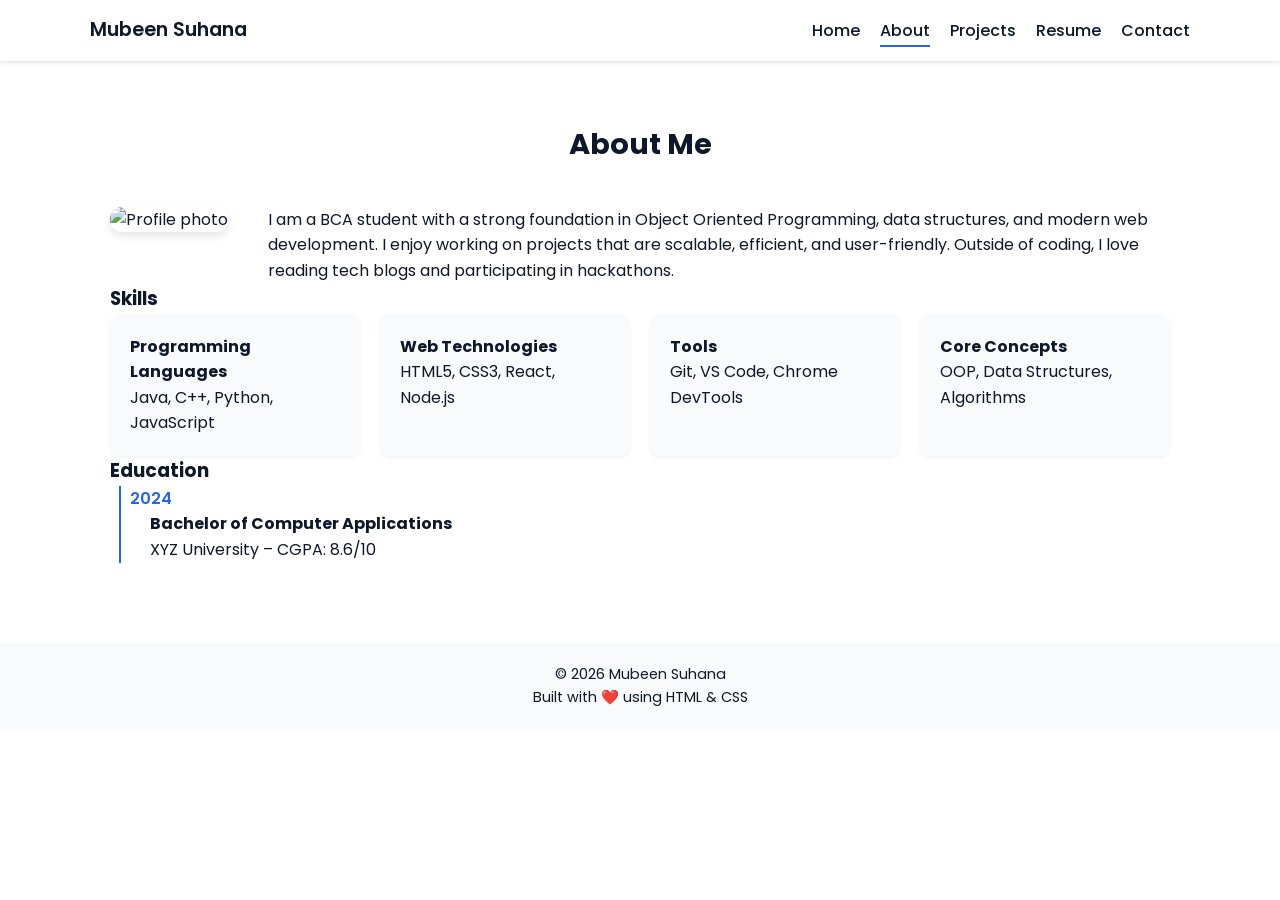
==== about.html @ 09c67f22 "Version 1" ====
<!DOCTYPE html>
<html lang="en">
<head>
    <meta charset="UTF-8">
    <meta http-equiv="X-UA-Compatible" content="IE=edge">
    <meta name="viewport" content="width=device-width, initial-scale=1.0">
    <title>About - Mubeen Suhana</title>
    <link href="https://fonts.googleapis.com/css2?family=Poppins:wght@300;400;600&display=swap" rel="stylesheet">
    <link rel="stylesheet" href="assets/css/style.css">
</head>
<body>
    <header class="site-header">
        <div class="container">
            <div class="logo">Mubeen Suhana</div>
            <nav class="site-nav" id="site-nav">
                <a href="index.html" class="nav-link">Home</a>
                <a href="about.html" class="nav-link active">About</a>
                <a href="projects.html" class="nav-link">Projects</a>
                <a href="resume.html" class="nav-link">Resume</a>
                <a href="contact.html" class="nav-link">Contact</a>
            </nav>
            <div class="hamburger" id="hamburger">
                <span></span><span></span><span></span>
            </div>
        </div>
    </header>

    <section class="about-section fade-in">
        <div class="container">
            <h2 class="section-title">About Me</h2>
            <div class="about-content">
                <div class="about-image">
                    <img src="assets/images/profile.jpg" alt="Profile photo" />
                </div>
                <div class="about-text">
                    <p>I am a BCA student with a strong foundation in Object Oriented Programming, data structures, and modern web development. I enjoy working on projects that are scalable, efficient, and user-friendly. Outside of coding, I love reading tech blogs and participating in hackathons.</p>
                </div>
            </div>

            <div class="skills-section">
                <h3>Skills</h3>
                <div class="skills-grid">
                    <div class="skill-card">
                        <h4>Programming Languages</h4>
                        <p>Java, C++, Python, JavaScript</p>
                    </div>
                    <div class="skill-card">
                        <h4>Web Technologies</h4>
                        <p>HTML5, CSS3, React, Node.js</p>
                    </div>
                    <div class="skill-card">
                        <h4>Tools</h4>
                        <p>Git, VS Code, Chrome DevTools</p>
                    </div>
                    <div class="skill-card">
                        <h4>Core Concepts</h4>
                        <p>OOP, Data Structures, Algorithms</p>
                    </div>
                </div>
            </div>

            <div class="education-section">
                <h3>Education</h3>
                <ul class="timeline">
                    <li>
                        <span class="year">2024</span>
                        <div class="details">
                            <h4>Bachelor of Computer Applications</h4>
                            <p>XYZ University – CGPA: 8.6/10</p>
                        </div>
                    </li>
                    <!-- additional items if needed -->
                </ul>
            </div>
        </div>
    </section>

    <footer class="site-footer">
        <div class="container">
            <p>© 2026 Mubeen Suhana</p>
            <p>Built with ❤️ using HTML &amp; CSS</p>
        </div>
    </footer>
    <script src="assets/js/main.js"></script>
</body>
</html>
---- assets/css/style.css ----
/* Reset & base */
*{
    margin:0;
    padding:0;
    box-sizing:border-box;
}
html{scroll-behavior:smooth;}
body{
    font-family:'Poppins',sans-serif;
    color:#0f172a;
    line-height:1.6;
    background:#fff;
}
.container{
    max-width:1100px;
    margin:0 auto;
    padding:0 20px;
}
.site-header{
    position:sticky;
    top:0;
    background:#fff;
    box-shadow:0 2px 4px rgba(0,0,0,.1);
    z-index:100;
}
.site-header .container{
    display:flex;
    align-items:center;
    justify-content:space-between;
    padding:15px 0;
}
.logo{
    font-weight:600;
    font-size:1.2rem;
}
.site-nav{
    display:flex;
    gap:20px;
}
.nav-link{
    text-decoration:none;
    color:#0f172a;
    font-weight:500;
    position:relative;
}
.nav-link.active::after{
    content:'';
    position:absolute;
    width:100%;
    height:2px;
    background:#2563eb;
    bottom:-4px;
    left:0;
}
.hamburger{
    display:none;
    flex-direction:column;
    cursor:pointer;
    gap:4px;
}
.hamburger span{
    width:25px;
    height:3px;
    background:#0f172a;
    border-radius:2px;
}

/* Landing */
.landing{
    padding:80px 0;
}
.landing-content{
    display:flex;
    align-items:center;
    justify-content:space-between;
    gap:40px;
    flex-wrap:wrap;
}
.intro-text{
    flex:1 1 400px;
}
.intro-text h1{
    font-size:2.2rem;
    margin-bottom:20px;
}
.intro-text p{
    margin-bottom:30px;
}
.buttons .btn{
    margin-right:15px;
}
.intro-image img{
    width:300px;
    max-width:100%;
    border-radius:10px;
    box-shadow:0 4px 8px rgba(0,0,0,.1);
}

/* Sections */
.section-title{
    text-align:center;
    margin-bottom:40px;
    font-size:1.8rem;
}

.about-section, .projects-section, .resume-section, .contact-section{
    padding:60px 0;
}
.about-content{
    display:flex;
    gap:40px;
    flex-wrap:wrap;
}
.about-image img{
    width:250px;
    border-radius:12px;
    box-shadow:0 4px 8px rgba(0,0,0,.1);
}
.about-text{
    flex:1 1 300px;
}
.skills-grid{
    display:grid;
    gap:20px;
    grid-template-columns:repeat(auto-fit,minmax(200px,1fr));
}
.skill-card{
    background:#f9fafb;
    padding:20px;
    border-radius:10px;
    box-shadow:0 2px 4px rgba(0,0,0,.05);
}
.education-section .timeline{
    list-style:none;
    position:relative;
    padding-left:20px;
}
.education-section .timeline::before{
    content:'';
    position:absolute;
    left:9px;
    top:0;
    bottom:0;
    width:2px;
    background:#2563eb;
}
.education-section .timeline li{
    position:relative;
    margin-bottom:20px;
}
.education-section .timeline .year{
    font-weight:600;
    color:#2563eb;
}
.education-section .timeline .details{
    margin-left:20px;
}

/* alternate section backgrounds */
section:nth-of-type(even){
    background:#f9fafb;
}
.projects-grid{
    display:grid;
    gap:30px;
    grid-template-columns:repeat(auto-fit,minmax(280px,1fr));
}
.project-card{
    background:#f9fafb;
    padding:20px;
    border-radius:12px;
    box-shadow:0 2px 4px rgba(0,0,0,.05);
    transition:transform .3s,box-shadow .3s;
}
.project-card:hover{
    transform:translateY(-5px);
    box-shadow:0 8px 16px rgba(0,0,0,.1);
}
.tags{
    margin:15px 0;
}
.tag{
    display:inline-block;
    background:#e0e7ff;
    color:#2563eb;
    padding:4px 8px;
    border-radius:8px;
    font-size:0.8rem;
    margin-right:5px;
}
.project-links .btn-sm{
    font-size:0.85rem;
    padding:6px 12px;
}

.resume-content{
    margin-top:30px;
}
.resume-content h3{
    margin-top:20px;
}

.contact-content{
    display:flex;
    gap:40px;
    flex-wrap:wrap;
}
.contact-info{
    flex:1 1 250px;
}
.contact-form{
    flex:1 1 300px;
}
.contact-form input,
.contact-form textarea{
    width:100%;
    padding:10px;
    margin-bottom:15px;
    border:1px solid #ccc;
    border-radius:8px;
    transition:border-color .3s;
}
.contact-form input:focus,
.contact-form textarea:focus{
    outline:none;
    border-color:#2563eb;
}

.btn{
    display:inline-block;
    background:#2563eb;
    color:#fff;
    text-decoration:none;
    padding:12px 24px;
    border-radius:8px;
    transition:background .3s,transform .2s;
}
.btn:hover{
    background:#1e40af;
    transform:translateY(-2px);
}
.btn-secondary{
    background:#fff;
    color:#2563eb;
    border:2px solid #2563eb;
}
.btn-secondary:hover{
    background:#2563eb;
    color:#fff;
}
.btn-sm{
    padding:8px 16px;
}

.site-footer{
    background:#f9fafb;
    padding:20px 0;
    text-align:center;
    font-size:0.9rem;
}

/* responsive */
.fade-in{
    opacity:0;
    transform:translateY(20px);
    transition:opacity .6s ease-out, transform .6s ease-out;
}
.fade-in.visible{
    opacity:1;
    transform:translateY(0);
}

@media(max-width:768px){
    .site-nav{
        position:absolute;
        z-index:200;
        top:60px;
        right:20px;
        background:#fff;
        flex-direction:column;
        gap:10px;
        padding:15px;
        box-shadow:0 2px 8px rgba(0,0,0,.1);
        display:none;
    }
    .site-nav.open{
        display:flex;
    }
    .hamburger{
        display:flex;
    }
    .landing-content{
        flex-direction:column;
        text-align:center;
    }
    .about-content,
    .contact-content{
        flex-direction:column;
    }
}
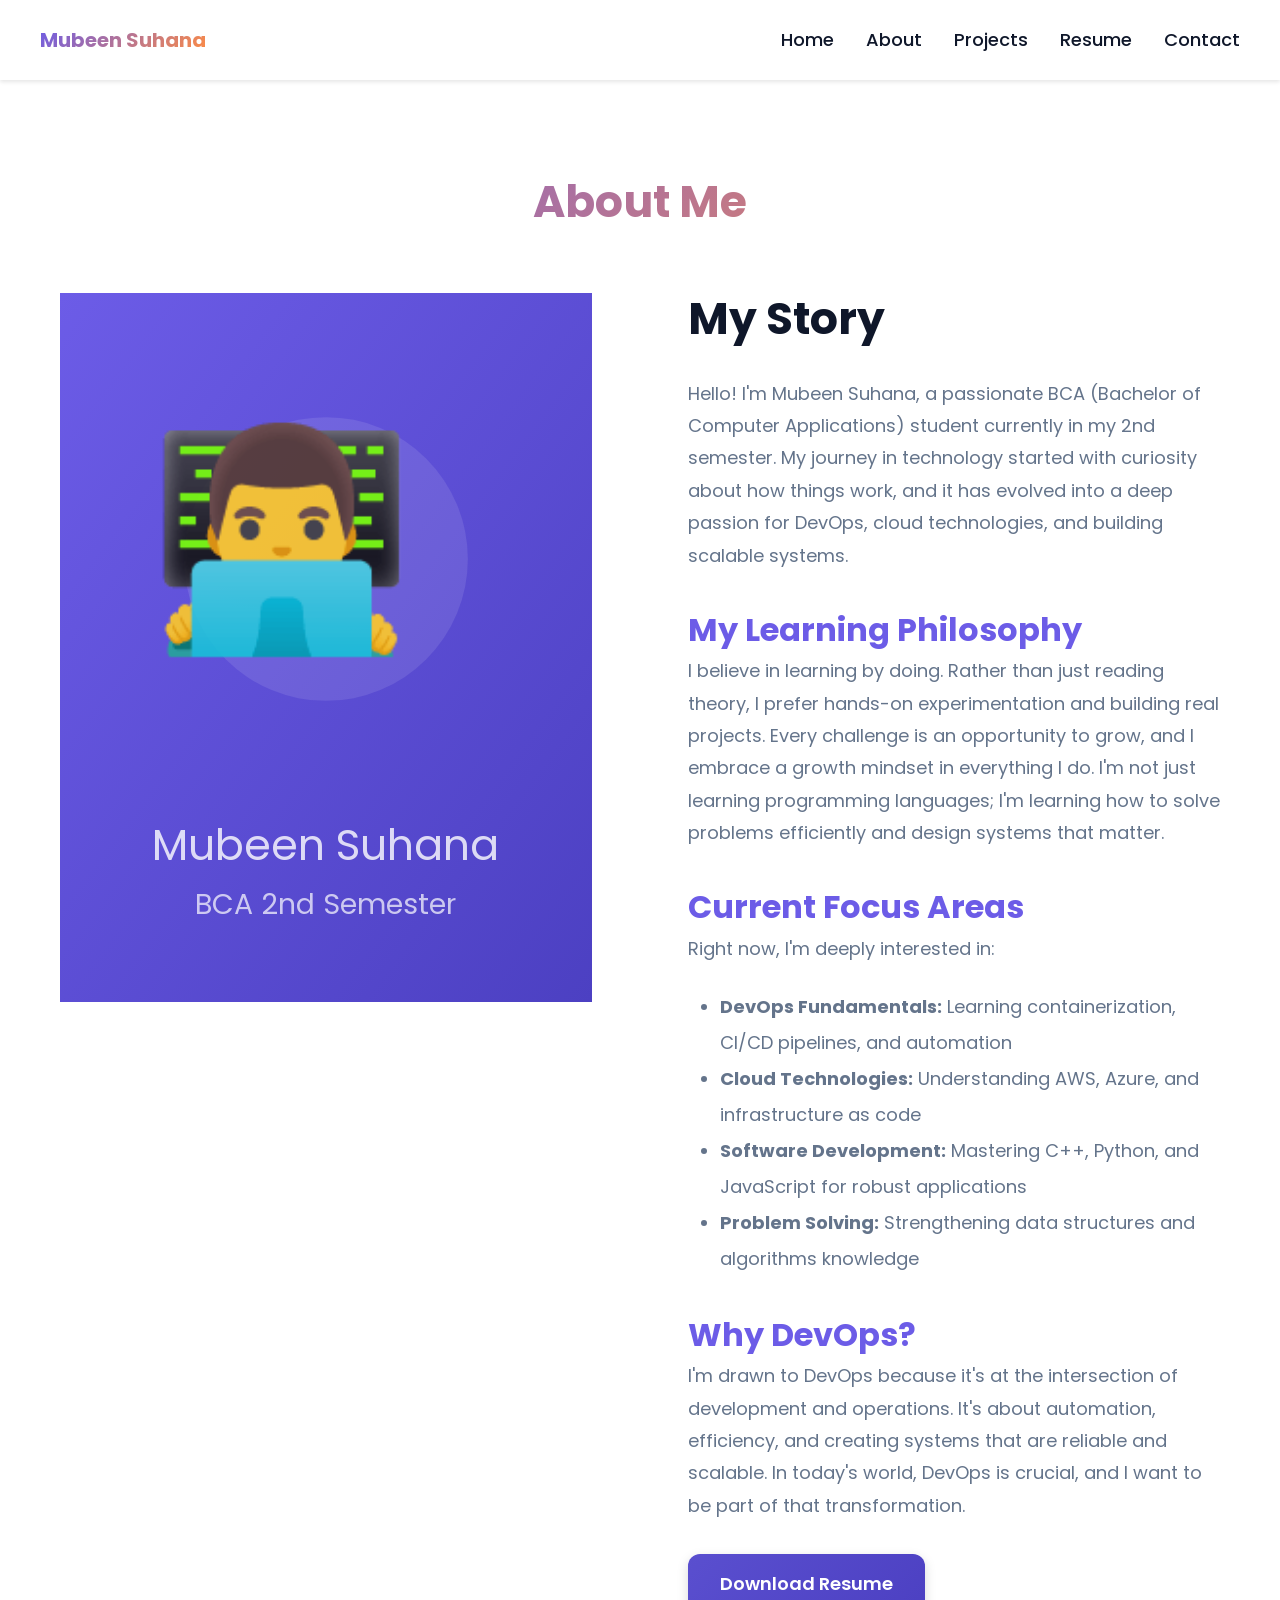
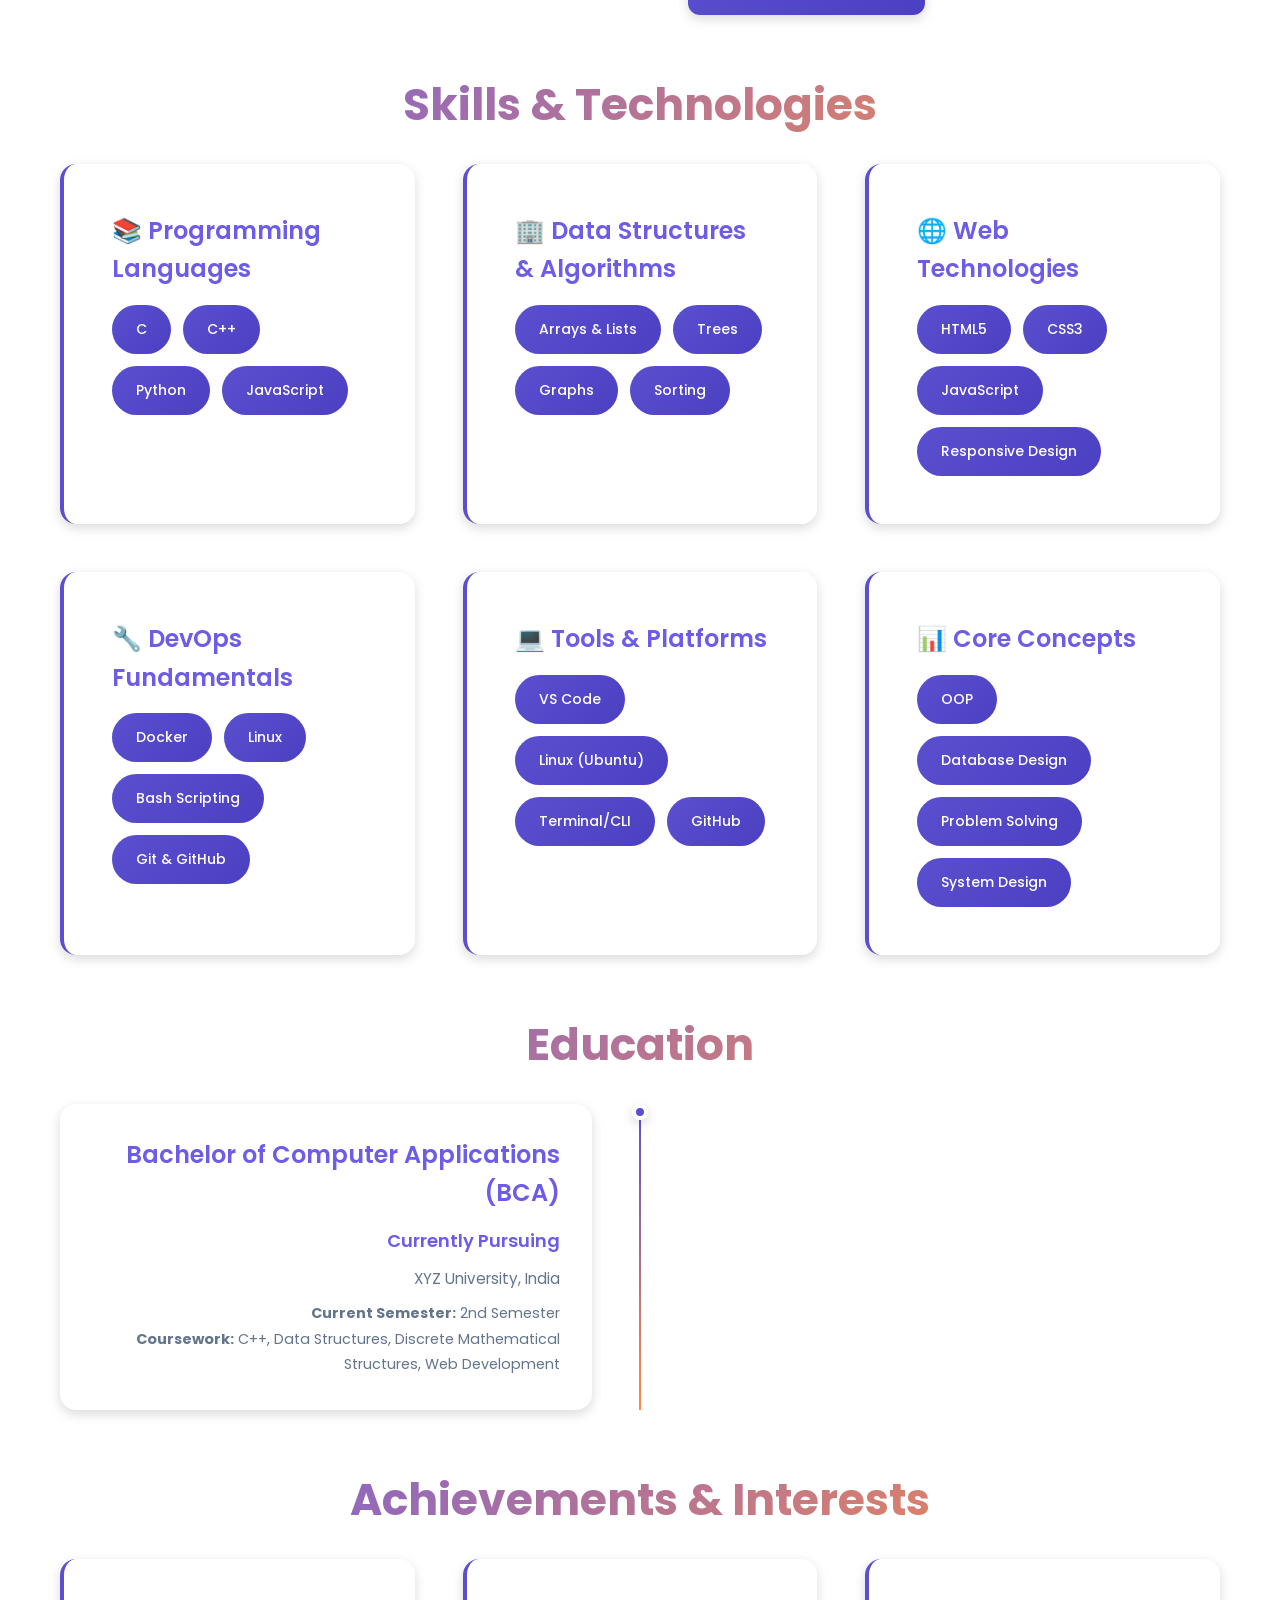
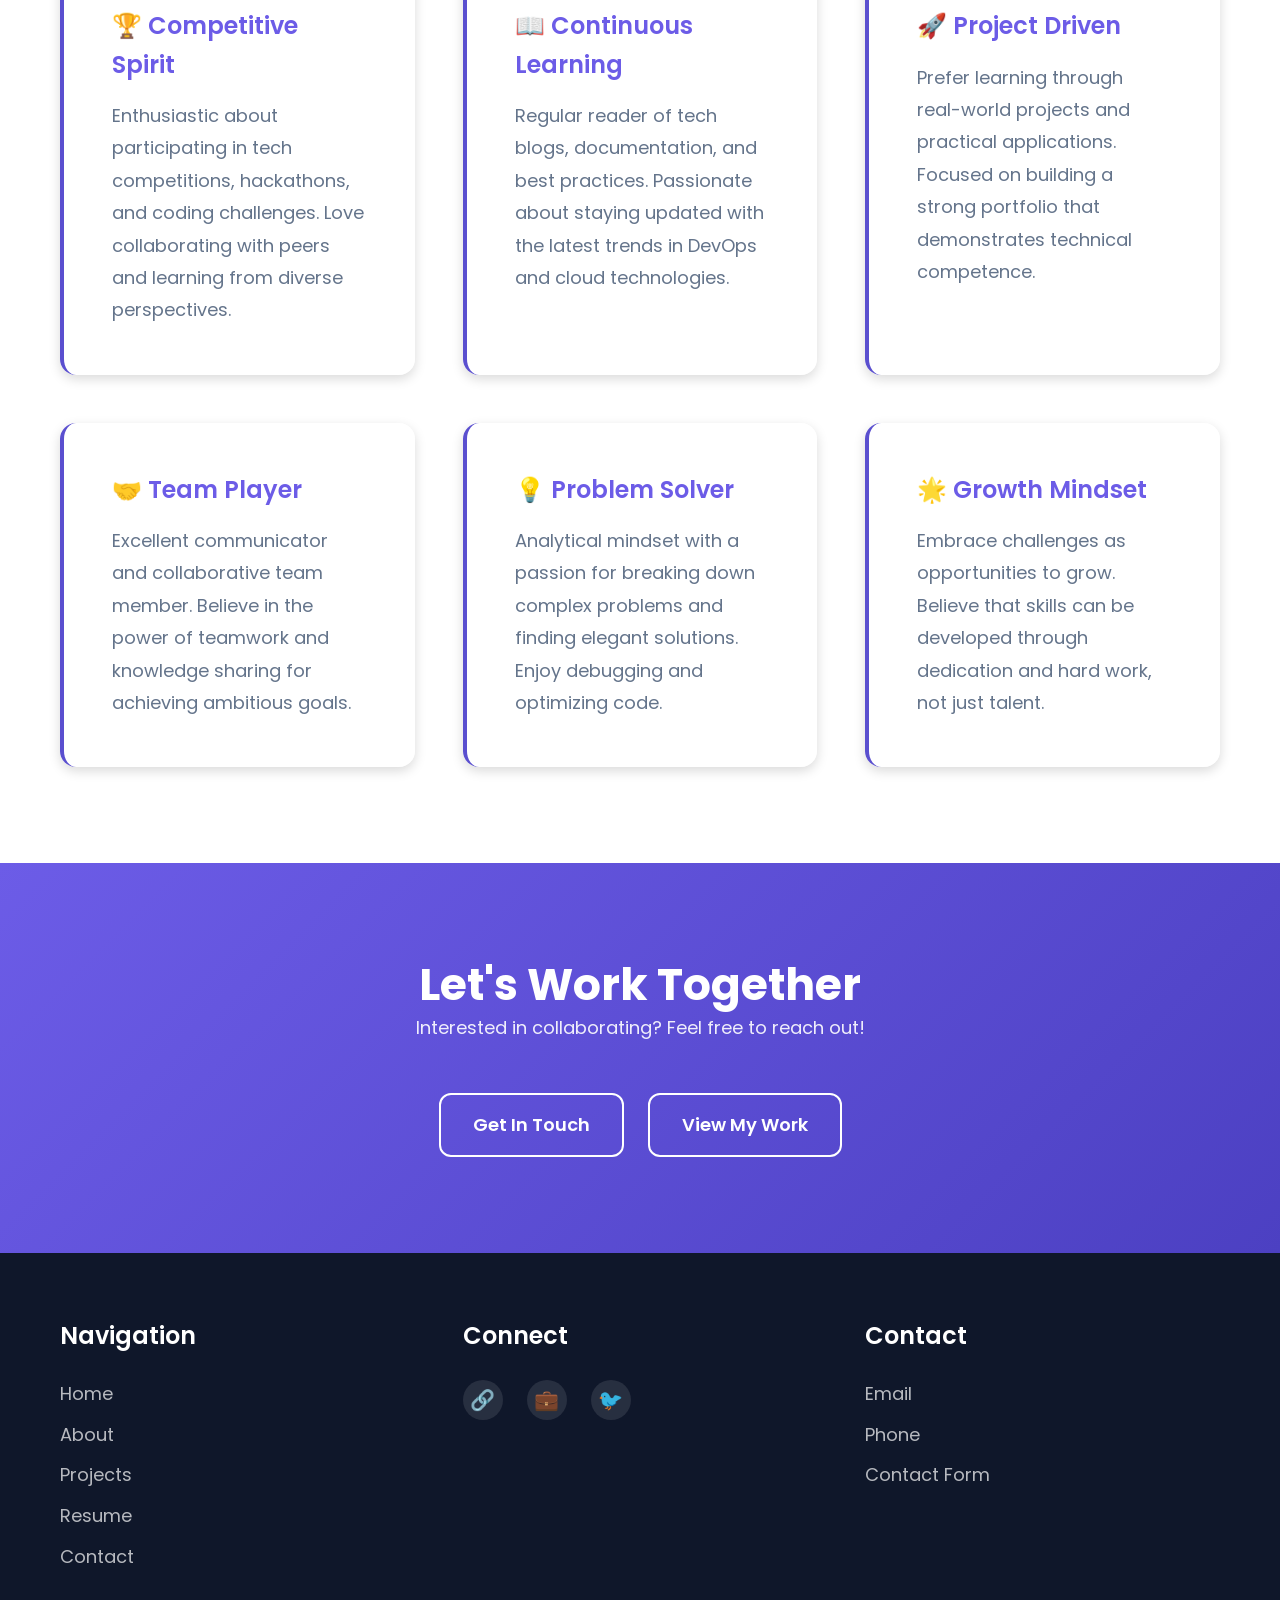
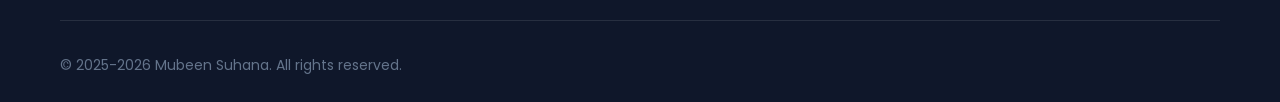
==== commit a3ba8632: "Version 2 Update" ====
--- a/about.html
+++ b/about.html
@@ -4,83 +4,295 @@
     <meta charset="UTF-8">
     <meta http-equiv="X-UA-Compatible" content="IE=edge">
     <meta name="viewport" content="width=device-width, initial-scale=1.0">
+    <meta name="description" content="Learn more about Mubeen Suhana - BCA Student, DevOps enthusiast, and aspiring software developer with a passion for building scalable systems.">
+    <meta name="keywords" content="About, BCA, DevOps, Developer, Career">
     <title>About - Mubeen Suhana</title>
-    <link href="https://fonts.googleapis.com/css2?family=Poppins:wght@300;400;600&display=swap" rel="stylesheet">
+    <meta name="description" content="Learn more about Mubeen Suhana - BCA Student, DevOps enthusiast, and aspiring software developer with a passion for building scalable systems.">
+    <meta name="keywords" content="About, BCA, DevOps, Developer, Career">
+    <link rel="icon" type="image/svg+xml" href="data:image/svg+xml,<svg xmlns='http://www.w3.org/2000/svg' viewBox='0 0 100 100'><text y='75' font-size='75' fill='%236C5CE7'>M</text></svg>">
+    <link href="https://fonts.googleapis.com/css2?family=Poppins:wght@300;400;500;600;700&display=swap" rel="stylesheet">
     <link rel="stylesheet" href="assets/css/style.css">
 </head>
 <body>
+    <!-- HEADER / NAVIGATION -->
     <header class="site-header">
         <div class="container">
             <div class="logo">Mubeen Suhana</div>
-            <nav class="site-nav" id="site-nav">
+            <nav class="site-nav" id="site-nav" aria-label="Main navigation">
                 <a href="index.html" class="nav-link">Home</a>
                 <a href="about.html" class="nav-link active">About</a>
                 <a href="projects.html" class="nav-link">Projects</a>
                 <a href="resume.html" class="nav-link">Resume</a>
                 <a href="contact.html" class="nav-link">Contact</a>
             </nav>
-            <div class="hamburger" id="hamburger">
-                <span></span><span></span><span></span>
+            <div class="hamburger" id="hamburger" aria-label="Toggle navigation" role="button" tabindex="0">
+                <span></span>
+                <span></span>
+                <span></span>
             </div>
         </div>
     </header>
 
-    <section class="about-section fade-in">
+    <!-- ABOUT SECTION -->
+    <section class="about-section" id="about">
         <div class="container">
             <h2 class="section-title">About Me</h2>
+            
             <div class="about-content">
+                <!-- Profile Image -->
                 <div class="about-image">
-                    <img src="assets/images/profile.jpg" alt="Profile photo" />
-                </div>
+                    <svg viewBox="0 0 300 400" xmlns="http://www.w3.org/2000/svg">
+                        <defs>
+                            <linearGradient id="profileGradient" x1="0%" y1="0%" x2="100%" y2="100%">
+                                <stop offset="0%" style="stop-color:#6C5CE7;stop-opacity:1" />
+                                <stop offset="100%" style="stop-color:#4C40C2;stop-opacity:1" />
+                            </linearGradient>
+                        </defs>
+                        <rect width="300" height="400" fill="url(#profileGradient)"/>
+                        <circle cx="150" cy="150" r="80" fill="rgba(255,255,255,0.1)"/>
+                        <g transform="translate(50, 100)">
+                            <text x="0" y="80" font-size="120" fill="rgba(255,255,255,0.9)">👨‍💻</text>
+                        </g>
+                        <text x="150" y="320" text-anchor="middle" font-size="24" fill="rgba(255,255,255,0.8)">Mubeen Suhana</text>
+                        <text x="150" y="350" text-anchor="middle" font-size="16" fill="rgba(255,255,255,0.7)">BCA 2nd Semester</text>
+                    </svg>
+                </div>
+
+                <!-- About Text -->
                 <div class="about-text">
-                    <p>I am a BCA student with a strong foundation in Object Oriented Programming, data structures, and modern web development. I enjoy working on projects that are scalable, efficient, and user-friendly. Outside of coding, I love reading tech blogs and participating in hackathons.</p>
-                </div>
-            </div>
-
-            <div class="skills-section">
-                <h3>Skills</h3>
+                    <h2>My Story</h2>
+                    <p>
+                        Hello! I'm Mubeen Suhana, a passionate BCA (Bachelor of Computer Applications) student currently 
+                        in my 2nd semester. My journey in technology started with curiosity about how things work, and it has 
+                        evolved into a deep passion for DevOps, cloud technologies, and building scalable systems.
+                    </p>
+
+                    <h3 style="margin-top: 2rem; color: #6C5CE7;">My Learning Philosophy</h3>
+                    <p>
+                        I believe in learning by doing. Rather than just reading theory, I prefer hands-on experimentation and 
+                        building real projects. Every challenge is an opportunity to grow, and I embrace a growth mindset in everything I do. 
+                        I'm not just learning programming languages; I'm learning how to solve problems efficiently and design systems 
+                        that matter.
+                    </p>
+
+                    <h3 style="margin-top: 2rem; color: #6C5CE7;">Current Focus Areas</h3>
+                    <p>
+                        Right now, I'm deeply interested in:
+                    </p>
+                    <ul style="margin: 1rem 0 1rem 2rem; color: #64748B; line-height: 2;">
+                        <li><strong>DevOps Fundamentals:</strong> Learning containerization, CI/CD pipelines, and automation</li>
+                        <li><strong>Cloud Technologies:</strong> Understanding AWS, Azure, and infrastructure as code</li>
+                        <li><strong>Software Development:</strong> Mastering C++, Python, and JavaScript for robust applications</li>
+                        <li><strong>Problem Solving:</strong> Strengthening data structures and algorithms knowledge</li>
+                    </ul>
+
+                    <h3 style="margin-top: 2rem; color: #6C5CE7;">Why DevOps?</h3>
+                    <p>
+                        I'm drawn to DevOps because it's at the intersection of development and operations. It's about automation, 
+                        efficiency, and creating systems that are reliable and scalable. In today's world, DevOps is crucial, and I want 
+                        to be part of that transformation.
+                    </p>
+
+                    <div style="margin-top: 2rem;">
+                        <a href="assets/files/Mubeen_Resume.pdf" class="btn btn-primary">Download Resume</a>
+                    </div>
+                </div>
+            </div>
+
+            <!-- SKILLS SECTION -->
+            <div style="margin-top: 4rem;">
+                <h2 style="text-align: center; margin-bottom: 2rem; background: linear-gradient(135deg, #6C5CE7, #FF8C42); -webkit-background-clip: text; -webkit-text-fill-color: transparent; background-clip: text;">Skills & Technologies</h2>
+                
                 <div class="skills-grid">
                     <div class="skill-card">
-                        <h4>Programming Languages</h4>
-                        <p>Java, C++, Python, JavaScript</p>
-                    </div>
-                    <div class="skill-card">
-                        <h4>Web Technologies</h4>
-                        <p>HTML5, CSS3, React, Node.js</p>
-                    </div>
-                    <div class="skill-card">
-                        <h4>Tools</h4>
-                        <p>Git, VS Code, Chrome DevTools</p>
-                    </div>
-                    <div class="skill-card">
-                        <h4>Core Concepts</h4>
-                        <p>OOP, Data Structures, Algorithms</p>
-                    </div>
-                </div>
-            </div>
-
-            <div class="education-section">
-                <h3>Education</h3>
-                <ul class="timeline">
-                    <li>
-                        <span class="year">2024</span>
-                        <div class="details">
-                            <h4>Bachelor of Computer Applications</h4>
-                            <p>XYZ University – CGPA: 8.6/10</p>
+                        <h4>📚 Programming Languages</h4>
+                        <p>
+                            <span class="skill-badge">C</span>
+                            <span class="skill-badge">C++</span>
+                            <span class="skill-badge">Python</span>
+                            <span class="skill-badge">JavaScript</span>
+                        </p>
+                    </div>
+
+                    <div class="skill-card">
+                        <h4>🏢 Data Structures & Algorithms</h4>
+                        <p>
+                            <span class="skill-badge">Arrays & Lists</span>
+                            <span class="skill-badge">Trees</span>
+                            <span class="skill-badge">Graphs</span>
+                            <span class="skill-badge">Sorting</span>
+                        </p>
+                    </div>
+
+                    <div class="skill-card">
+                        <h4>🌐 Web Technologies</h4>
+                        <p>
+                            <span class="skill-badge">HTML5</span>
+                            <span class="skill-badge">CSS3</span>
+                            <span class="skill-badge">JavaScript</span>
+                            <span class="skill-badge">Responsive Design</span>
+                        </p>
+                    </div>
+
+                    <div class="skill-card">
+                        <h4>🔧 DevOps Fundamentals</h4>
+                        <p>
+                            <span class="skill-badge">Docker</span>
+                            <span class="skill-badge">Linux</span>
+                            <span class="skill-badge">Bash Scripting</span>
+                            <span class="skill-badge">Git & GitHub</span>
+                        </p>
+                    </div>
+
+                    <div class="skill-card">
+                        <h4>💻 Tools & Platforms</h4>
+                        <p>
+                            <span class="skill-badge">VS Code</span>
+                            <span class="skill-badge">Linux (Ubuntu)</span>
+                            <span class="skill-badge">Terminal/CLI</span>
+                            <span class="skill-badge">GitHub</span>
+                        </p>
+                    </div>
+
+                    <div class="skill-card">
+                        <h4>📊 Core Concepts</h4>
+                        <p>
+                            <span class="skill-badge">OOP</span>
+                            <span class="skill-badge">Database Design</span>
+                            <span class="skill-badge">Problem Solving</span>
+                            <span class="skill-badge">System Design</span>
+                        </p>
+                    </div>
+                </div>
+            </div>
+
+            <!-- EDUCATION SECTION -->
+            <div style="margin-top: 4rem;">
+                <h2 style="text-align: center; margin-bottom: 2rem; background: linear-gradient(135deg, #6C5CE7, #FF8C42); -webkit-background-clip: text; -webkit-text-fill-color: transparent; background-clip: text;">Education</h2>
+                
+                <div class="timeline">
+                    <div class="timeline-item">
+                        <div class="timeline-dot"></div>
+                        <div class="timeline-content">
+                            <h4>Bachelor of Computer Applications (BCA)</h4>
+                            <p style="color: #6C5CE7; font-weight: 600; margin-bottom: 0.5rem;">Currently Pursuing</p>
+                            <p style="margin-bottom: 0.5rem; font-size: 0.95rem;">XYZ University, India</p>
+                            <p style="font-size: 0.9rem; margin: 0;">
+                                <strong>Current Semester:</strong> 2nd Semester<br>
+                                <strong>Coursework:</strong> C++, Data Structures, Discrete Mathematical Structures, Web Development
+                            </p>
                         </div>
-                    </li>
-                    <!-- additional items if needed -->
-                </ul>
+                    </div>
+                </div>
+            </div>
+
+            <!-- ACHIEVEMENT SECTION -->
+            <div style="margin-top: 4rem;">
+                <h2 style="text-align: center; margin-bottom: 2rem; background: linear-gradient(135deg, #6C5CE7, #FF8C42); -webkit-background-clip: text; -webkit-text-fill-color: transparent; background-clip: text;">Achievements & Interests</h2>
+                
+                <div class="skills-grid">
+                    <div class="skill-card">
+                        <h4>🏆 Competitive Spirit</h4>
+                        <p style="margin: 0;">
+                            Enthusiastic about participating in tech competitions, hackathons, and coding challenges. 
+                            Love collaborating with peers and learning from diverse perspectives.
+                        </p>
+                    </div>
+
+                    <div class="skill-card">
+                        <h4>📖 Continuous Learning</h4>
+                        <p style="margin: 0;">
+                            Regular reader of tech blogs, documentation, and best practices. Passionate about staying 
+                            updated with the latest trends in DevOps and cloud technologies.
+                        </p>
+                    </div>
+
+                    <div class="skill-card">
+                        <h4>🚀 Project Driven</h4>
+                        <p style="margin: 0;">
+                            Prefer learning through real-world projects and practical applications. Focused on building 
+                            a strong portfolio that demonstrates technical competence.
+                        </p>
+                    </div>
+
+                    <div class="skill-card">
+                        <h4>🤝 Team Player</h4>
+                        <p style="margin: 0;">
+                            Excellent communicator and collaborative team member. Believe in the power of teamwork and 
+                            knowledge sharing for achieving ambitious goals.
+                        </p>
+                    </div>
+
+                    <div class="skill-card">
+                        <h4>💡 Problem Solver</h4>
+                        <p style="margin: 0;">
+                            Analytical mindset with a passion for breaking down complex problems and finding elegant 
+                            solutions. Enjoy debugging and optimizing code.
+                        </p>
+                    </div>
+
+                    <div class="skill-card">
+                        <h4>🌟 Growth Mindset</h4>
+                        <p style="margin: 0;">
+                            Embrace challenges as opportunities to grow. Believe that skills can be developed through 
+                            dedication and hard work, not just talent.
+                        </p>
+                    </div>
+                </div>
             </div>
         </div>
     </section>
 
+    <!-- CTA SECTION -->
+    <section class="cta-section">
+        <div class="container">
+            <h2>Let's Work Together</h2>
+            <p style="font-size: 1.125rem;">Interested in collaborating? Feel free to reach out!</p>
+            <div class="cta-buttons-group">
+                <a href="contact.html" class="btn btn-outline">Get In Touch</a>
+                <a href="projects.html" class="btn btn-outline">View My Work</a>
+            </div>
+        </div>
+    </section>
+
+    <!-- FOOTER -->
     <footer class="site-footer">
         <div class="container">
-            <p>© 2026 Mubeen Suhana</p>
-            <p>Built with ❤️ using HTML &amp; CSS</p>
+            <div class="footer-content">
+                <div class="footer-section">
+                    <h4>Navigation</h4>
+                    <div class="footer-links">
+                        <a href="index.html">Home</a>
+                        <a href="about.html">About</a>
+                        <a href="projects.html">Projects</a>
+                        <a href="resume.html">Resume</a>
+                        <a href="contact.html">Contact</a>
+                    </div>
+                </div>
+                <div class="footer-section">
+                    <h4>Connect</h4>
+                    <div class="social-links">
+                        <a href="https://github.com" target="_blank" rel="noopener noreferrer" class="social-link" aria-label="GitHub">🔗</a>
+                        <a href="https://linkedin.com" target="_blank" rel="noopener noreferrer" class="social-link" aria-label="LinkedIn">💼</a>
+                        <a href="https://twitter.com" target="_blank" rel="noopener noreferrer" class="social-link" aria-label="Twitter">🐦</a>
+                    </div>
+                </div>
+                <div class="footer-section">
+                    <h4>Contact</h4>
+                    <div class="footer-links">
+                        <a href="mailto:mubeensuhana10@gmail.com">Email</a>
+                        <a href="tel:+919591820021">Phone</a>
+                        <a href="contact.html">Contact Form</a>
+                    </div>
+                </div>
+            </div>
+            <div class="footer-bottom">
+                <p>&copy; 2025-2026 Mubeen Suhana. All rights reserved.</p>
+                <div class="back-to-top" id="backToTop">↑</div>
+            </div>
         </div>
     </footer>
+
     <script src="assets/js/main.js"></script>
 </body>
 </html>
--- a/assets/css/style.css
+++ b/assets/css/style.css
@@ -1,300 +1,1095 @@
-/* Reset & base */
-*{
-    margin:0;
-    padding:0;
-    box-sizing:border-box;
-}
-html{scroll-behavior:smooth;}
-body{
-    font-family:'Poppins',sans-serif;
-    color:#0f172a;
-    line-height:1.6;
-    background:#fff;
-}
-.container{
-    max-width:1100px;
-    margin:0 auto;
-    padding:0 20px;
-}
-.site-header{
-    position:sticky;
-    top:0;
-    background:#fff;
-    box-shadow:0 2px 4px rgba(0,0,0,.1);
-    z-index:100;
-}
-.site-header .container{
-    display:flex;
-    align-items:center;
-    justify-content:space-between;
-    padding:15px 0;
-}
-.logo{
-    font-weight:600;
-    font-size:1.2rem;
-}
-.site-nav{
-    display:flex;
-    gap:20px;
-}
-.nav-link{
-    text-decoration:none;
-    color:#0f172a;
-    font-weight:500;
-    position:relative;
-}
-.nav-link.active::after{
-    content:'';
-    position:absolute;
-    width:100%;
-    height:2px;
-    background:#2563eb;
-    bottom:-4px;
-    left:0;
-}
-.hamburger{
-    display:none;
-    flex-direction:column;
-    cursor:pointer;
-    gap:4px;
-}
-.hamburger span{
-    width:25px;
-    height:3px;
-    background:#0f172a;
-    border-radius:2px;
-}
-
-/* Landing */
-.landing{
-    padding:80px 0;
-}
-.landing-content{
-    display:flex;
-    align-items:center;
-    justify-content:space-between;
-    gap:40px;
-    flex-wrap:wrap;
-}
-.intro-text{
-    flex:1 1 400px;
-}
-.intro-text h1{
-    font-size:2.2rem;
-    margin-bottom:20px;
-}
-.intro-text p{
-    margin-bottom:30px;
-}
-.buttons .btn{
-    margin-right:15px;
-}
-.intro-image img{
-    width:300px;
-    max-width:100%;
-    border-radius:10px;
-    box-shadow:0 4px 8px rgba(0,0,0,.1);
-}
-
-/* Sections */
-.section-title{
-    text-align:center;
-    margin-bottom:40px;
-    font-size:1.8rem;
-}
-
-.about-section, .projects-section, .resume-section, .contact-section{
-    padding:60px 0;
-}
-.about-content{
-    display:flex;
-    gap:40px;
-    flex-wrap:wrap;
-}
-.about-image img{
-    width:250px;
-    border-radius:12px;
-    box-shadow:0 4px 8px rgba(0,0,0,.1);
-}
-.about-text{
-    flex:1 1 300px;
-}
-.skills-grid{
-    display:grid;
-    gap:20px;
-    grid-template-columns:repeat(auto-fit,minmax(200px,1fr));
-}
-.skill-card{
-    background:#f9fafb;
-    padding:20px;
-    border-radius:10px;
-    box-shadow:0 2px 4px rgba(0,0,0,.05);
-}
-.education-section .timeline{
-    list-style:none;
-    position:relative;
-    padding-left:20px;
-}
-.education-section .timeline::before{
-    content:'';
-    position:absolute;
-    left:9px;
-    top:0;
-    bottom:0;
-    width:2px;
-    background:#2563eb;
-}
-.education-section .timeline li{
-    position:relative;
-    margin-bottom:20px;
-}
-.education-section .timeline .year{
-    font-weight:600;
-    color:#2563eb;
-}
-.education-section .timeline .details{
-    margin-left:20px;
-}
-
-/* alternate section backgrounds */
-section:nth-of-type(even){
-    background:#f9fafb;
-}
-.projects-grid{
-    display:grid;
-    gap:30px;
-    grid-template-columns:repeat(auto-fit,minmax(280px,1fr));
-}
-.project-card{
-    background:#f9fafb;
-    padding:20px;
-    border-radius:12px;
-    box-shadow:0 2px 4px rgba(0,0,0,.05);
-    transition:transform .3s,box-shadow .3s;
-}
-.project-card:hover{
-    transform:translateY(-5px);
-    box-shadow:0 8px 16px rgba(0,0,0,.1);
-}
-.tags{
-    margin:15px 0;
-}
-.tag{
-    display:inline-block;
-    background:#e0e7ff;
-    color:#2563eb;
-    padding:4px 8px;
-    border-radius:8px;
-    font-size:0.8rem;
-    margin-right:5px;
-}
-.project-links .btn-sm{
-    font-size:0.85rem;
-    padding:6px 12px;
-}
-
-.resume-content{
-    margin-top:30px;
-}
-.resume-content h3{
-    margin-top:20px;
-}
-
-.contact-content{
-    display:flex;
-    gap:40px;
-    flex-wrap:wrap;
-}
-.contact-info{
-    flex:1 1 250px;
-}
-.contact-form{
-    flex:1 1 300px;
-}
-.contact-form input,
-.contact-form textarea{
-    width:100%;
-    padding:10px;
-    margin-bottom:15px;
-    border:1px solid #ccc;
-    border-radius:8px;
-    transition:border-color .3s;
-}
-.contact-form input:focus,
-.contact-form textarea:focus{
-    outline:none;
-    border-color:#2563eb;
-}
-
-.btn{
-    display:inline-block;
-    background:#2563eb;
-    color:#fff;
-    text-decoration:none;
-    padding:12px 24px;
-    border-radius:8px;
-    transition:background .3s,transform .2s;
-}
-.btn:hover{
-    background:#1e40af;
-    transform:translateY(-2px);
-}
-.btn-secondary{
-    background:#fff;
-    color:#2563eb;
-    border:2px solid #2563eb;
-}
-.btn-secondary:hover{
-    background:#2563eb;
-    color:#fff;
-}
-.btn-sm{
-    padding:8px 16px;
-}
-
-.site-footer{
-    background:#f9fafb;
-    padding:20px 0;
-    text-align:center;
-    font-size:0.9rem;
-}
-
-/* responsive */
-.fade-in{
-    opacity:0;
-    transform:translateY(20px);
-    transition:opacity .6s ease-out, transform .6s ease-out;
-}
-.fade-in.visible{
-    opacity:1;
-    transform:translateY(0);
-}
-
-@media(max-width:768px){
-    .site-nav{
-        position:absolute;
-        z-index:200;
-        top:60px;
-        right:20px;
-        background:#fff;
-        flex-direction:column;
-        gap:10px;
-        padding:15px;
-        box-shadow:0 2px 8px rgba(0,0,0,.1);
-        display:none;
-    }
-    .site-nav.open{
-        display:flex;
-    }
-    .hamburger{
-        display:flex;
-    }
-    .landing-content{
-        flex-direction:column;
-        text-align:center;
-    }
+/* ==========================================
+   PREMIUM DEVELOPER PORTFOLIO - DESIGN SYSTEM
+   ========================================== */
+
+/* CSS VARIABLES - DESIGN TOKENS */
+:root {
+    /* Primary Colors */
+    --color-primary-dark: #6C5CE7;
+    --color-primary: #5A4FCF;
+    --color-primary-light: #4C40C2;
+    
+    /* Accent Colors */
+    --color-accent-orange: #FF8C42;
+    --color-accent-yellow: #FFC947;
+    --color-accent-pink: #F8A5C2;
+    
+    /* Neutrals */
+    --color-white: #FFFFFF;
+    --color-light: #F5F5F7;
+    --color-light-gray: #E9ECEF;
+    --color-dark-text: #0F172A;
+    --color-secondary-text: #64748B;
+    
+    /* Typography */
+    --font-primary: 'Poppins', sans-serif;
+    --font-size-h1: 3.5rem;
+    --font-size-h2: 2.75rem;
+    --font-size-h3: 2rem;
+    --font-size-h4: 1.5rem;
+    --font-size-body: 1.125rem;
+    --font-size-small: 0.875rem;
+    --font-weight-regular: 400;
+    --font-weight-medium: 500;
+    --font-weight-semibold: 600;
+    --font-weight-bold: 700;
+    
+    /* Spacing Scale */
+    --space-xs: 0.5rem;
+    --space-sm: 0.75rem;
+    --space-md: 1rem;
+    --space-lg: 1.5rem;
+    --space-xl: 2rem;
+    --space-2xl: 3rem;
+    --space-3xl: 4rem;
+    --space-4xl: 6rem;
+    
+    /* Border Radius */
+    --radius-sm: 8px;
+    --radius-md: 12px;
+    --radius-lg: 16px;
+    --radius-xl: 24px;
+    --radius-full: 9999px;
+    
+    /* Shadows */
+    --shadow-xs: 0 1px 2px rgba(0, 0, 0, 0.05);
+    --shadow-sm: 0 2px 4px rgba(0, 0, 0, 0.1);
+    --shadow-md: 0 4px 12px rgba(0, 0, 0, 0.15);
+    --shadow-lg: 0 8px 24px rgba(0, 0, 0, 0.2);
+    --shadow-xl: 0 12px 32px rgba(0, 0, 0, 0.25);
+    --shadow-glow: 0 0 30px rgba(106, 92, 231, 0.3);
+    
+    /* Transitions */
+    --transition-fast: 0.2s ease-in-out;
+    --transition-base: 0.3s ease-in-out;
+    --transition-slow: 0.6s ease-out;
+    
+    /* Container */
+    --container-max-width: 1200px;
+    --container-padding: 1.25rem;
+}
+
+/* ==========================================
+   RESET & BASE STYLES
+   ========================================== */
+*,
+*::before,
+*::after {
+    margin: 0;
+    padding: 0;
+    box-sizing: border-box;
+}
+
+html {
+    scroll-behavior: smooth;
+}
+
+body {
+    font-family: var(--font-primary);
+    font-size: var(--font-size-body);
+    color: var(--color-dark-text);
+    line-height: 1.6;
+    background: var(--color-white);
+    overflow-x: hidden;
+}
+
+/* Typography */
+h1 {
+    font-size: var(--font-size-h1);
+    font-weight: var(--font-weight-bold);
+    line-height: 1.2;
+    color: var(--color-dark-text);
+}
+
+h2 {
+    font-size: var(--font-size-h2);
+    font-weight: var(--font-weight-bold);
+    line-height: 1.2;
+    color: var(--color-dark-text);
+}
+
+h3 {
+    font-size: var(--font-size-h3);
+    font-weight: var(--font-weight-bold);
+    color: var(--color-dark-text);
+}
+
+h4 {
+    font-size: var(--font-size-h4);
+    font-weight: var(--font-weight-semibold);
+    color: var(--color-dark-text);
+}
+
+p {
+    color: var(--color-secondary-text);
+    line-height: 1.8;
+}
+
+a {
+    color: var(--color-primary);
+    text-decoration: none;
+    transition: color var(--transition-base);
+}
+
+a:hover {
+    color: var(--color-primary-dark);
+}
+
+/* Container */
+.container {
+    max-width: var(--container-max-width);
+    margin: 0 auto;
+    padding: 0 var(--container-padding);
+}
+
+/* ==========================================
+   HEADER & NAVIGATION
+   ========================================== */
+.site-header {
+    position: sticky;
+    top: 0;
+    background: rgba(255, 255, 255, 0.95);
+    backdrop-filter: blur(10px);
+    box-shadow: var(--shadow-sm);
+    z-index: 100;
+}
+
+.site-header .container {
+    display: flex;
+    align-items: center;
+    justify-content: space-between;
+    padding: var(--space-lg) 0;
+}
+
+.logo {
+    font-weight: var(--font-weight-bold);
+    font-size: 1.25rem;
+    background: linear-gradient(135deg, var(--color-primary-dark), var(--color-accent-orange));
+    -webkit-background-clip: text;
+    -webkit-text-fill-color: transparent;
+    background-clip: text;
+}
+
+.site-nav {
+    display: flex;
+    gap: var(--space-xl);
+}
+
+.nav-link {
+    text-decoration: none;
+    color: var(--color-dark-text);
+    font-weight: var(--font-weight-medium);
+    position: relative;
+    transition: color var(--transition-base);
+}
+
+.nav-link::after {
+    content: '';
+    position: absolute;
+    bottom: -4px;
+    left: 0;
+    width: 0;
+    height: 2px;
+    background: linear-gradient(90deg, var(--color-primary), var(--color-accent-orange));
+    transition: width var(--transition-base);
+}
+
+.nav-link:hover::after,
+.nav-link.active::after {
+    width: 100%;
+}
+
+.nav-link.active {
+    color: var(--color-primary);
+}
+
+.hamburger {
+    display: none;
+    flex-direction: column;
+    cursor: pointer;
+    gap: var(--space-xs);
+}
+
+.hamburger span {
+    width: 25px;
+    height: 3px;
+    background: var(--color-dark-text);
+    border-radius: var(--radius-sm);
+    transition: all var(--transition-base);
+}
+
+/* ==========================================
+   HERO / LANDING SECTION
+   ========================================== */
+.landing {
+    min-height: calc(100vh - 80px);
+    display: flex;
+    align-items: center;
+    padding: var(--space-4xl) 0;
+    background: linear-gradient(135deg, var(--color-white) 50%, #6C5CE7 50%);
+    position: relative;
+    overflow: hidden;
+}
+
+.landing::before {
+    content: '';
+    position: absolute;
+    right: 0;
+    top: 0;
+    bottom: 0;
+    width: 50%;
+    background: linear-gradient(135deg, #6C5CE7, #5A4FCF, #4C40C2);
+    z-index: 0;
+}
+
+.landing .container {
+    position: relative;
+    z-index: 1;
+}
+
+.landing-content {
+    display: grid;
+    grid-template-columns: 1fr 1fr;
+    gap: var(--space-4xl);
+    align-items: center;
+}
+
+.intro-text {
+    color: var(--color-dark-text);
+}
+
+.intro-text h1 {
+    font-size: var(--font-size-h1);
+    margin-bottom: var(--space-md);
+    line-height: 1.1;
+}
+
+.intro-text .role-subtitle {
+    font-size: var(--font-size-h2);
+    color: var(--color-primary-dark);
+    font-weight: var(--font-weight-semibold);
+    margin-bottom: var(--space-xl);
+    min-height: 3.5rem;
+}
+
+.intro-text .summary {
+    font-size: var(--font-size-body);
+    color: var(--color-secondary-text);
+    margin-bottom: var(--space-2xl);
+    line-height: 1.8;
+}
+
+.cta-buttons {
+    display: flex;
+    gap: var(--space-lg);
+    flex-wrap: wrap;
+}
+
+.intro-image-wrapper {
+    display: flex;
+    justify-content: center;
+    align-items: center;
+}
+
+.intro-image {
+    position: relative;
+    width: 100%;
+    max-width: 400px;
+    aspect-ratio: 1;
+}
+
+.intro-image img {
+    width: 100%;
+    height: 100%;
+    object-fit: cover;
+    border-radius: var(--radius-xl);
+    box-shadow: var(--shadow-xl);
+    border: 4px solid var(--color-white);
+}
+
+.scroll-indicator {
+    position: absolute;
+    bottom: var(--space-2xl);
+    left: 50%;
+    transform: translateX(-50%);
+    animation: bounce 2s infinite;
+}
+
+@keyframes bounce {
+    0%, 20%, 50%, 80%, 100% {
+        transform: translateX(-50%) translateY(0);
+    }
+    40% {
+        transform: translateX(-50%) translateY(-10px);
+    }
+    60% {
+        transform: translateX(-50%) translateY(-5px);
+    }
+}
+
+/* ==========================================
+   SECTIONS & CONTAINERS
+   ========================================== */
+section {
+    padding: var(--space-4xl) 0;
+}
+
+.section-title {
+    font-size: var(--font-size-h2);
+    text-align: center;
+    margin-bottom: var(--space-3xl);
+    background: linear-gradient(135deg, var(--color-primary-dark), var(--color-accent-orange));
+    -webkit-background-clip: text;
+    -webkit-text-fill-color: transparent;
+    background-clip: text;
+}
+
+/* Split Layout */
+.split-content {
+    display: grid;
+    grid-template-columns: 1fr 1fr;
+    gap: var(--space-4xl);
+    align-items: center;
+}
+
+.text-content {
+    z-index: 1;
+}
+
+/* ==========================================
+   ABOUT SECTION
+   ========================================== */
+.about-section {
+    background: var(--color-white);
+}
+
+.about-content {
+    display: grid;
+    grid-template-columns: 1fr 1fr;
+    gap: var(--space-4xl);
+    align-items: start;
+}
+
+.about-image {
+    position: relative;
+}
+
+.about-image img {
+    width: 100%;
+    border-radius: var(--radius-xl);
+    box-shadow: var(--shadow-lg);
+    transition: transform var(--transition-base);
+}
+
+.about-image img:hover {
+    transform: translateY(-8px);
+}
+
+.about-text h2 {
+    margin-bottom: var(--space-xl);
+}
+
+.about-text p {
+    margin-bottom: var(--space-lg);
+    font-size: var(--font-size-body);
+}
+
+/* ==========================================
+   SKILLS SECTION
+   ========================================== */
+.skills-section {
+    background: var(--color-light);
+}
+
+.skills-grid {
+    display: grid;
+    grid-template-columns: repeat(auto-fit, minmax(280px, 1fr));
+    gap: var(--space-2xl);
+}
+
+.skill-card {
+    /* glassmorphism */
+    background: rgba(255, 255, 255, 0.45);
+    backdrop-filter: blur(10px);
+    padding: var(--space-2xl);
+    border-radius: var(--radius-lg);
+    box-shadow: var(--shadow-md);
+    transition: all var(--transition-base);
+    border-left: 4px solid var(--color-primary);
+}
+
+.skill-card:hover {
+    transform: translateY(-8px);
+    box-shadow: var(--shadow-xl);
+    border-left-color: var(--color-accent-orange);
+}
+
+.skill-card h4 {
+    margin-bottom: var(--space-md);
+    color: var(--color-primary-dark);
+}
+
+.skill-card p {
+    display: flex;
+    flex-wrap: wrap;
+    gap: var(--space-sm);
+}
+
+.skill-badge {
+    display: inline-block;
+    background: linear-gradient(135deg, var(--color-primary), var(--color-primary-light));
+    color: var(--color-white);
+    padding: var(--space-sm) var(--space-lg);
+    border-radius: var(--radius-full);
+    font-size: var(--font-size-small);
+    font-weight: var(--font-weight-medium);
+}
+
+/* ==========================================
+   PROJECTS SECTION
+   ========================================== */
+.projects-section {
+    background: var(--color-white);
+}
+
+.projects-grid {
+    display: grid;
+    grid-template-columns: repeat(auto-fit, minmax(320px, 1fr));
+    gap: var(--space-2xl);
+}
+
+.project-card {
+    /* glassmorphism effect */
+    background: rgba(255, 255, 255, 0.5);
+    backdrop-filter: blur(8px);
+    border-radius: var(--radius-lg);
+    box-shadow: var(--shadow-md);
+    overflow: hidden;
+    transition: all var(--transition-base);
+    border: 1px solid rgba(255,255,255,0.2);
+}
+
+.project-card:hover {
+    transform: translateY(-12px);
+    box-shadow: var(--shadow-lg);
+}
+
+.project-image {
+    width: 100%;
+    height: 200px;
+    background: linear-gradient(135deg, var(--color-primary), var(--color-primary-light));
+    display: flex;
+    align-items: center;
+    justify-content: center;
+    color: var(--color-white);
+    font-size: 3rem;
+}
+
+.project-content {
+    padding: var(--space-2xl);
+}
+
+.project-content h3 {
+    margin-bottom: var(--space-md);
+}
+
+.project-description {
+    font-size: var(--font-size-body);
+    color: var(--color-secondary-text);
+    margin-bottom: var(--space-lg);
+}
+
+.tech-stack {
+    display: flex;
+    flex-wrap: wrap;
+    gap: var(--space-sm);
+    margin-bottom: var(--space-lg);
+}
+
+.tech-tag {
+    display: inline-block;
+    background: var(--color-light);
+    color: var(--color-primary);
+    padding: var(--space-sm) var(--space-md);
+    border-radius: var(--radius-sm);
+    font-size: var(--font-size-small);
+    font-weight: var(--font-weight-medium);
+}
+
+.project-links {
+    display: flex;
+    gap: var(--space-md);
+}
+
+/* ==========================================
+   TIMELINE / LEARNING JOURNEY
+   ========================================== */
+.timeline-section {
+    background: var(--color-light);
+}
+
+.timeline {
+    list-style: none;
+    position: relative;
+    padding-left: 0;
+}
+
+.timeline::before {
+    content: '';
+    position: absolute;
+    left: 50%;
+    transform: translateX(-50%);
+    top: 0;
+    bottom: 0;
+    width: 2px;
+    background: linear-gradient(180deg, var(--color-primary), var(--color-accent-orange));
+}
+
+.timeline-item {
+    margin-bottom: var(--space-3xl);
+    width: 50%;
+}
+
+.timeline-item:nth-child(odd) {
+    margin-left: 0;
+    text-align: right;
+    padding-right: var(--space-2xl);
+}
+
+.timeline-item:nth-child(even) {
+    margin-left: 50%;
+    padding-left: var(--space-2xl);
+}
+
+.timeline-dot {
+    position: absolute;
+    left: 50%;
+    transform: translateX(-50%);
+    top: 0;
+    width: 16px;
+    height: 16px;
+    background: var(--color-primary);
+    border: 4px solid var(--color-white);
+    border-radius: 50%;
+    box-shadow: var(--shadow-md);
+}
+
+.timeline-content {
+    background: var(--color-white);
+    padding: var(--space-xl);
+    border-radius: var(--radius-lg);
+    box-shadow: var(--shadow-md);
+}
+
+.timeline-content h4 {
+    color: var(--color-primary-dark);
+    margin-bottom: var(--space-sm);
+}
+
+/* ==========================================
+   CTA SECTION (INTERNSHIP)
+   ========================================== */
+.cta-section {
+    background: linear-gradient(135deg, var(--color-primary-dark), var(--color-primary-light));
+    color: var(--color-white);
+    text-align: center;
+    padding: var(--space-4xl) 0;
+}
+
+.cta-section h2 {
+    color: var(--color-white);
+    margin-bottom: var(--space-xlg);
+}
+
+.cta-section p {
+    color: rgba(255, 255, 255, 0.9);
+    margin-bottom: var(--space-2xl);
+}
+
+.cta-buttons-group {
+    display: flex;
+    gap: var(--space-lg);
+    justify-content: center;
+    flex-wrap: wrap;
+}
+
+/* ==========================================
+   CONTACT SECTION
+   ========================================== */
+.contact-section {
+    background: var(--color-white);
+}
+
+.contact-wrapper {
+    display: grid;
+    grid-template-columns: 1fr 1fr;
+    gap: var(--space-3xl);
+}
+
+.contact-info {
+    display: flex;
+    flex-direction: column;
+    gap: var(--space-2xl);
+}
+
+.contact-item {
+    display: flex;
+    align-items: flex-start;
+    gap: var(--space-lg);
+}
+
+.contact-icon {
+    width: 48px;
+    height: 48px;
+    border-radius: 50%;
+    background: linear-gradient(135deg, var(--color-primary), var(--color-primary-light));
+    color: white;
+    display: flex;
+    align-items: center;
+    justify-content: center;
+    font-size: 1.5rem;
+    flex-shrink: 0;
+}
+
+.contact-details h4 {
+    margin-bottom: var(--space-sm);
+}
+
+.contact-details p {
+    margin: 0;
+}
+
+.contact-form {
+    display: flex;
+    flex-direction: column;
+    gap: var(--space-lg);
+}
+
+.form-group {
+    display: flex;
+    flex-direction: column;
+}
+
+.form-group label {
+    display: block;
+    margin-bottom: var(--space-sm);
+    font-weight: var(--font-weight-medium);
+    color: var(--color-dark-text);
+}
+
+.form-group input,
+.form-group textarea {
+    padding: var(--space-md);
+    border: 1px solid var(--color-light-gray);
+    border-radius: var(--radius-md);
+    font-family: var(--font-primary);
+    font-size: var(--font-size-body);
+    transition: all var(--transition-base);
+}
+
+.form-group input:focus,
+.form-group textarea:focus {
+    outline: none;
+    border-color: var(--color-primary);
+    box-shadow: 0 0 0 3px rgba(106, 92, 231, 0.1);
+}
+
+.form-group textarea {
+    resize: vertical;
+    min-height: 120px;
+}
+
+/* ==========================================
+   BUTTONS
+   ========================================== */
+.btn {
+    display: inline-flex;
+    align-items: center;
+    justify-content: center;
+    gap: var(--space-sm);
+    padding: var(--space-md) var(--space-xl);
+    border-radius: var(--radius-md);
+    font-weight: var(--font-weight-semibold);
+    font-size: var(--font-size-body);
+    text-decoration: none;
+    border: none;
+    cursor: pointer;
+    transition: all var(--transition-base);
+    white-space: nowrap;
+}
+
+.btn-primary {
+    background: linear-gradient(135deg, var(--color-primary), var(--color-primary-light));
+    color: var(--color-white);
+    box-shadow: var(--shadow-md);
+}
+
+.btn-primary:hover {
+    transform: translateY(-3px);
+    box-shadow: var(--shadow-lg);
+}
+
+.btn-secondary {
+    background: var(--color-white);
+    color: var(--color-primary);
+    border: 2px solid var(--color-primary);
+}
+
+.btn-secondary:hover {
+    background: var(--color-primary);
+    color: var(--color-white);
+}
+
+.btn-outline {
+    background: transparent;
+    color: var(--color-white);
+    border: 2px solid var(--color-white);
+}
+
+.btn-outline:hover {
+    background: var(--color-white);
+    color: var(--color-primary);
+}
+
+.btn-sm {
+    padding: var(--space-sm) var(--space-lg);
+    font-size: var(--font-size-small);
+}
+
+.btn-lg {
+    padding: var(--space-lg) var(--space-2xl);
+    font-size: 1.125rem;
+}
+
+/* ==========================================
+   FOOTER
+   ========================================== */
+.site-footer {
+    background: var(--color-dark-text);
+    color: var(--color-white);
+    padding: var(--space-3xl) 0 var(--space-lg);
+}
+
+.footer-content {
+    display: grid;
+    grid-template-columns: repeat(auto-fit, minmax(250px, 1fr));
+    gap: var(--space-2xl);
+    margin-bottom: var(--space-2xl);
+}
+
+.footer-section h4 {
+    color: var(--color-white);
+    margin-bottom: var(--space-lg);
+}
+
+.footer-links {
+    display: flex;
+    flex-direction: column;
+    gap: var(--space-sm);
+}
+
+.footer-links a {
+    color: rgba(255, 255, 255, 0.7);
+    transition: color var(--transition-base);
+}
+
+.footer-links a:hover {
+    color: var(--color-accent-orange);
+}
+
+.social-links {
+    display: flex;
+    gap: var(--space-lg);
+}
+
+.social-link {
+    width: 40px;
+    height: 40px;
+    border-radius: 50%;
+    background: rgba(255, 255, 255, 0.1);
+    display: flex;
+    align-items: center;
+    justify-content: center;
+    color: var(--color-white);
+    transition: all var(--transition-base);
+    font-size: 1.25rem;
+}
+
+.social-link:hover {
+    background: var(--color-accent-orange);
+    transform: translateY(-3px);
+}
+
+.footer-bottom {
+    display: flex;
+    justify-content: space-between;
+    align-items: center;
+    padding-top: var(--space-xl);
+    border-top: 1px solid rgba(255, 255, 255, 0.1);
+    font-size: var(--font-size-small);
+}
+
+.back-to-top {
+    width: 40px;
+    height: 40px;
+    border-radius: 50%;
+    background: var(--color-primary);
+    display: flex;
+    align-items: center;
+    justify-content: center;
+    color: white;
+    cursor: pointer;
+    transition: all var(--transition-base);
+}
+
+.back-to-top:hover {
+    background: var(--color-accent-orange);
+    transform: translateY(-3px);
+}
+
+/* ==========================================
+   ANIMATIONS & TRANSITIONS
+   ========================================== */
+.fade-in {
+    opacity: 0;
+    transform: translateY(30px);
+    animation: fadeInUp var(--transition-slow) forwards;
+}
+
+@keyframes fadeInUp {
+    to {
+        opacity: 1;
+        transform: translateY(0);
+    }
+}
+
+.slide-in-left {
+    animation: slideInLeft var(--transition-slow) forwards;
+}
+
+@keyframes slideInLeft {
+    from {
+        opacity: 0;
+        transform: translateX(-50px);
+    }
+    to {
+        opacity: 1;
+        transform: translateX(0);
+    }
+}
+
+.slide-in-right {
+    animation: slideInRight var(--transition-slow) forwards;
+}
+
+@keyframes slideInRight {
+    from {
+        opacity: 0;
+        transform: translateX(50px);
+    }
+    to {
+        opacity: 1;
+        transform: translateX(0);
+    }
+}
+
+/* Typing Animation */
+.typing::after {
+    content: '|';
+    animation: blink 0.7s infinite;
+}
+
+@keyframes blink {
+    50% {
+        opacity: 0;
+    }
+}
+
+/* ==========================================
+   MODAL
+   ========================================== */
+.modal {
+    display: none;
+    position: fixed;
+    top: 0;
+    left: 0;
+    right: 0;
+    bottom: 0;
+    background: rgba(0, 0, 0, 0.6);
+    z-index: 1000;
+    align-items: center;
+    justify-content: center;
+    animation: fadeIn var(--transition-base);
+}
+
+.modal.show {
+    display: flex;
+}
+
+.modal-content {
+    background: var(--color-white);
+    border-radius: var(--radius-xl);
+    padding: var(--space-2xl);
+    max-width: 600px;
+    max-height: 80vh;
+    overflow-y: auto;
+    animation: slideUp var(--transition-base);
+    position: relative;
+}
+
+.modal-close {
+    position: absolute;
+    top: var(--space-lg);
+    right: var(--space-lg);
+    background: none;
+    border: none;
+    font-size: 1.5rem;
+    cursor: pointer;
+    color: var(--color-secondary-text);
+    transition: color var(--transition-base);
+}
+
+.modal-close:hover {
+    color: var(--color-dark-text);
+}
+
+@keyframes fadeIn {
+    from {
+        opacity: 0;
+    }
+    to {
+        opacity: 1;
+    }
+}
+
+@keyframes slideUp {
+    from {
+        opacity: 0;
+        transform: translateY(30px);
+    }
+    to {
+        opacity: 1;
+        transform: translateY(0);
+    }
+}
+
+/* ==========================================
+   RESPONSIVE DESIGN
+   ========================================== */
+@media (max-width: 1024px) {
+    .split-content,
     .about-content,
-    .contact-content{
-        flex-direction:column;
-    }
-}
+    .contact-wrapper,
+    .landing-content {
+        grid-template-columns: 1fr;
+    }
+
+    .timeline::before {
+        left: 10px;
+    }
+
+    .timeline-item {
+        width: 100%;
+        text-align: left;
+        padding-left: 50px !important;
+    }
+
+    .timeline-item:nth-child(odd) {
+        padding-right: 0;
+        text-align: left;
+    }
+
+    .timeline-item:nth-child(even) {
+        margin-left: 0;
+    }
+
+    .timeline-dot {
+        left: 0;
+        transform: translateX(-7px);
+    }
+
+    h1 {
+        font-size: 2.5rem;
+    }
+
+    h2 {
+        font-size: 2rem;
+    }
+}
+
+@media (max-width: 768px) {
+    :root {
+        --container-padding: 1rem;
+        --font-size-h1: 2rem;
+        --font-size-h2: 1.5rem;
+        --font-size-h3: 1.25rem;
+        --font-size-body: 1rem;
+    }
+
+    .site-nav {
+        position: absolute;
+        z-index: 200;
+        top: 60px;
+        right: 0;
+        left: 0;
+        background: var(--color-white);
+        flex-direction: column;
+        gap: var(--space-sm);
+        padding: var(--space-lg);
+        box-shadow: var(--shadow-md);
+        display: none;
+    }
+
+    .site-nav.open {
+        display: flex;
+    }
+
+    .hamburger {
+        display: flex;
+    }
+
+    .landing {
+        background: var(--color-white);
+        min-height: auto;
+        padding: var(--space-3xl) 0;
+    }
+
+    .landing::before {
+        display: none;
+    }
+
+    .cta-buttons {
+        flex-direction: column;
+    }
+
+    .btn {
+        width: 100%;
+        justify-content: center;
+    }
+
+    .skills-grid {
+        grid-template-columns: 1fr;
+    }
+
+    .projects-grid {
+        grid-template-columns: 1fr;
+    }
+
+    .footer-content {
+        grid-template-columns: 1fr;
+    }
+
+    .footer-bottom {
+        flex-direction: column;
+        gap: var(--space-lg);
+        text-align: center;
+    }
+
+    .cta-buttons-group {
+        flex-direction: column;
+    }
+
+    .modal-content {
+        margin: var(--space-lg);
+    }
+}
